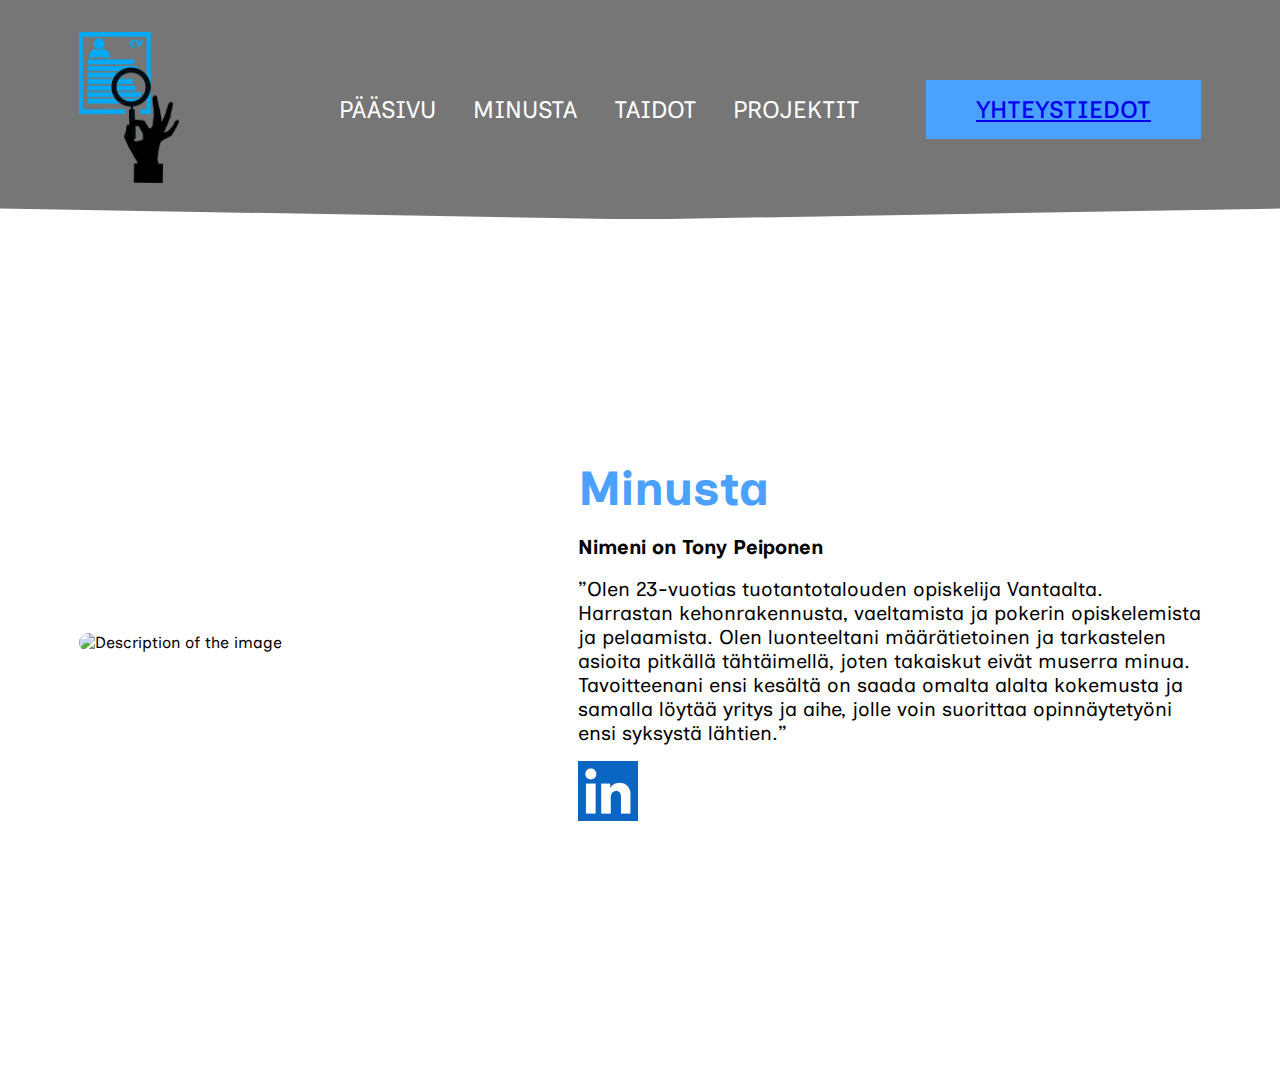
==== Minusta.html @ 184d6962 "Update Minusta.html" ====
<!DOCTYPE html>
<html lang="fi">

<head>
    <meta charset="UTF-8">
    <meta http-equiv="X-UA-Compatible" content="IE=edge">
    <meta name="viewport" content="width=device-width, initial-scale=1.0">
    <meta name="description" content="Tässä on portfolioni, joka kertoo tarkemmin osaamisestani.">

    <link rel="preconnect" href="https://fonts.googleapis.com">
    <link rel="preconnect" href="https://fonts.gstatic.com" crossorigin>
    <link href="https://fonts.googleapis.com/css2?family=Inclusive+Sans&display=swap" rel="stylesheet">
    <link rel="stylesheet" href="./css/style.css">

    <title>Minusta</title>
</head>

<body>
    <div class="site-main-wrapper">
        <div class="hamberger">
            <button class="hamberger-button" aria-label="Open Menu">
                <img src="./css/images/hamberger.png">
            </button>
        </div>
        <nav class="mobile-nav">
            <button class="times" aria-label="Close Menu">
                <img src="./css/images/times.svg" alt="Close Menu">
            </button>
            <ul>
                <li><a href="index.html" class="click">Pääsivu</a></li>
                <li><a href="Minusta.html" class="click-1">Minusta</a></li>
                <li><a href="taidot.html" class="click-2">Taidot</a></li>
                <li><a href="projektit.html" class="click-3">Projektit</a></li>
                <li><a href="yhteystiedot.html" class="click-4">Yhteystiedot</a></li>
            </ul>
        </div>
<body> 
    <header id="Pääsivu">
    <div class= "container">
    <nav id="main-nav" class="flex items-center space-between">
        <div class="left flex items-centre items-center ">
            <div class="branding">
                <img src="./css/images/cv.webp" alt="" class="cv-image">
            </div>
            <div>
                <a href="index.html">Pääsivu</a>
                <a href="Minusta.html">Minusta</a>
                <a href="taidot.html">Taidot</a>
                <a href="projektit.html">Projektit</a>                                     
            </div>
        </div>
        <div class="right">
            <a href="yhteystiedot.html" class="btn btn-primary">Yhteystiedot</a>
        </div>
    </nav>
</header> 
    <section class="Minusta" id="Minusta">
        <div class="container">
            <div class="left">
                <picture>
                    <source srcset="./css/images/vapaa-ajan kuva.webp" type="image/webp">
                    <img src="./css/images/vapaa-ajan kuva.png" alt="Description of the image">
                </picture>
        </div>
            <div class="right">
                <h2><span>Minusta</span></h2>
                <h3>Nimeni on Tony Peiponen</h3>
                <p>”Olen 23-vuotias tuotantotalouden opiskelija Vantaalta. Harrastan kehonrakennusta, vaeltamista ja pokerin opiskelemista ja pelaamista. Olen luonteeltani määrätietoinen ja tarkastelen asioita pitkällä tähtäimellä, joten takaiskut eivät muserra minua. Tavoitteenani ensi kesältä on saada omalta alalta kokemusta ja samalla löytää yritys ja aihe, jolle voin suorittaa opinnäytetyöni ensi syksystä lähtien.”
                    </p>
                    <div class="social flex">
                        <a href="https://www.linkedin.com/in/tony-peiponen/" target="_blank" rel="noopener noreferrer">
                            <img src="./css/images/linkedin.PNG" alt="LinkedIn">
                        </a>
                
                    </div>
            </div>
         </section>
    </div>
    <script src="./app.js"></script>
</body>
</html>
---- css/style.css ----
@import 'utilities.css';

:root {
    --primary : #4AA1FF;
    --pure : #FFFFFF;
    --dark : #767676; 
}

html {
    scroll-behavior: smooth;
}

html, 
body {
    overflow-x: hidden;
}

body {
    font-family: 'Inclusive Sans';
}
* {
    margin: 0;
    padding: 0;
    box-sizing: border-box;
}
header {
    background: var(--dark);
    clip-path: polygon(0% 0%, 100% 0%, 100% 95%, 50% 100%, 0% 95%);
}

.container {
    max-width: 1152px;
    padding: 0 15px;
    margin: 0 auto;
}

header nav .left a {
    font-size: 1.5rem;
    color: var(--pure);
    margin-right: 2rem;
    text-transform: uppercase;
    text-decoration: none;
    transition: all 0.3s ease;
}

.btn {
    font-size: 1.5rem;
}

.cv-image {
    width: 100px;  
    height: auto;
}

header nav .left a:hover {
    color: var(--primary);
}
header nav {
    padding: 2rem 0;
}

header nav .branding {
    margin-right: 10rem;
}

.hero .left img {
    margin-right: 10px;
    width: 400px;
    border-radius: 400px;
    margin-top: 3rem;
    margin-bottom: 7rem;
}

.hero .right {
    margin-left: 10px;
    color: var(--pure);
    margin-top: 3rem;
}

.hero .right h6 {
    font-size: 2.5rem;
    margin-bottom: -2rem;
}
.hero .right h6 span {
    color: var(--primary);
}

.hero .right h1 {
    font-size: 2rem;
    font-weight: 100;
    line-height: 1.2;
    margin-top: 2rem;
    margin-bottom: 4rem;
}

.hero .right h1 em {
    font-style: italic;
}

.hero-title {
    
    margin-bottom: 0; 
}

.text-container {
    margin-top: -10px; 
}

.Minusta {
    padding: 15rem 0;
}

.Minusta .container {
    display: flex;
    align-items: center;
    justify-content: space-between;
}

.Minusta .social a img {
    height: 60px;
    margin-top: 1rem;
    margin-right: 2px;  
}

.Minusta .left {
    display: flex;
    align-items: center;
    justify-content: center;
}

.Minusta .left img  {
    width: 420px;  
    max-height: 550px;  
    border-radius: 1000px;
    margin-right: 50px; 
}

.Minusta .right {
    flex-basis: 60%;
    padding-left: 50px; 
}

.Minusta .right h1 {
    font-size: 50px;
}

.Minusta .right h2 span {
    font-size: 3rem;
    color: var(--primary);
}

.Minusta .right h3  {
    font-size: 20px;
    line-height: 3;
}

.Minusta .right p {
    font-size: 20px;
}   

.taidot {
    background: var(--dark);
    clip-path: polygon(0% 0%, 100% 0%, 100% 95%, 50% 100%, 0% 95%);
}  
  .taidot .container  {
    padding-top: 100px;
    padding-bottom: 100px;
} 

.taidot .section-heading {
    color: var(--pure);
    font-size: 3rem;
    text-align: center;
    margin-bottom: 9rem;
} 

.taidot .section-heading span {
    color: var(--primary);
}   

.section-heading + p {
    color: var(--pure);
    text-align: center;
    margin-bottom: 8rem;
}  

.taidot .card-wrapper {
    display: grid;
    grid-template-columns: repeat(3, 1fr);
    grid-column-gap: 2rem;
    grid-row-gap: 6rem;
}

.taidot .card-wrapper .card {
    background: var(--pure);
    padding: 3rem 2rem;
    position: relative;
    text-align: center;
    transition: all 0.3s ease;
}

.taidot .card-wrapper .card h2 {
    margin-bottom: 1rem;
}    

.card-wrapper img {
    height: 100px;
    position: absolute;
    top: -3.5rem;
    left: 50%;
    transform: translateX(-50%);
}  

.taidot .card-wrapper .card:hover {
    background: var(--primary);
}

.projektit-title {
    font-size: 50px; 
    text-align: center; 
    margin-bottom: 3rem;
    color: var(--primary); 
}

.projektit {
    background: var(--pure);
    display: flex;          
    flex-direction: column;  
    justify-content: center; 
    align-items: center;     
    height: 100vh; 
}  

.projektit .card-wrapper {
    display: flex;
    align-items: flex-start;
    flex-wrap: wrap;
}

.card-wrapper img {
    height: 100px;
    text-align: center;
    width: auto;
    margin-right: 20px;  
}

.projektit .card-wrapper {
    display: flex;
    flex-direction: column; 
    align-items: flex-start;
}

.projektit .card-wrapper .cards .card {
    background: var(--pure); 
    padding: 2rem;
    margin-bottom: 20px; 
    transition: all 0.3s ease;
    border: 2px solid var(--primary);
}

.projektit .card-wrapper .cards .card .text-container {
    margin-top: auto;            
    margin-bottom: auto;         
}

.projektit .section-heading span {
    color: var(--primary);
}

.projektit .card-wrapper .cards .card h2 {
    margin-top: 0;
    margin-bottom: 1rem;
}

.projektit .card-wrapper .cards .card:hover {
    background: var(--primary); 
}

.projektit h1 {
    font-size: 3rem;
    text-align: center;
    margin-bottom: 3rem;
}

.yhteystiedot {
background: var(--dark);
}

.yhteystiedot .container {
    color: var(--pure);
    padding-top: 100px;
    padding-bottom: 100px;
    margin-top: 10px;
}

.yhteystiedot .section-heading {
    color: var(--pure);
    text-align: center;
    padding-bottom: 2rem;
}

.yhteystiedot .section-heading span {
    color: var(--primary);
}

.yhteystiedot .card-wrapper {
    display: grid;
    grid-template-columns: repeat(2, 1fr);
}

.yhteystiedot .card {
    position: relative;
}

.yhteystiedot .card {
    display: flex;
    flex-direction: column;
    align-items: center;           
}

.yhteystiedot .card-wrapper .card img {
    width: 50px;
    height: auto;
    display: block;
    margin: 0; 
}

.yhteystiedot .card-wrapper .card {
    text-align: center;
}

.image-container img {
    display: block;  
    margin: 0 auto;  
    padding-bottom: 10px;  
    width: 150px; 
    height: 150px; 
    object-fit: cover;
}

footer {
    background: var(--pure);
    text-align: center;
}   

footer img {
    margin-top: 2rem;
    margin-bottom: 1rem;
}   

footer .footer-text {
    padding-bottom: 2rem; 
}  

.site-main-wrapper {
    position: relative;
}

.site-main-wrapper .hamberger {
    position: absolute;
    top: 40px;
    right: 40px;
    z-index: 1001;  
    display: none;
}   

.site-main-wrapper .hamberger button {
    background: none;
    border: none;
    outline: none;
    cursor: pointer;
}

.site-main-wrapper .hamberger button img {
    width: 30px;
}

.mobile-nav {
    position: fixed;
    top: 0;
    left: 0;
    z-index: 1001;
    background: var(--pure);
    width: 100%;
    height: 100%;
    padding: 2rem;
    padding-top: 5rem;
    text-align: center;
    transform: translateX(-100%);
    transition: transform 0.3s ease;
}

.mobile-nav.open {
    transform: translateX(0);
}

.open {
    transform: translateX(0);
}

.times  {
    position: fixed; 
    top: 30px;
    right: 100px;
    background: none;
    outline: none;
    border: none;
    cursor: pointer;
}

.times img {
width: 1.5rem;
}

.mobile-nav ul {
    list-style-type: none;
}

.mobile-nav ul li a {
    color: var(--dark);
    text-decoration: none;
    font-size: 2rem;
}

.mobile-nav ul li a {
    margin-bottom: 2rem;
}
.mobile-nav {
    display: none; 
} 

.mobile-nav.open {
    display: block; 
}


@media (max-width:576px) {
    header #main-nav  {
        display: none;
    } 

    .site-main-wrapper .hamberger  {
        display: block;
    } 

    .hero .left img {
        width: 260px;
    }

    .hero .right h1 {
        font-size: 1.5rem;
    }

    .hero {
       padding-top: 10rem;
       padding-left: 5rem; 
    }

    .minusta .left img {
        height: 400px;
        padding-left: 2rem; 
    }

    .taidot .card-wrapper {
        grid-template-columns: repeat(1, 1fr);
        grid-gap: 2rem;
    }

    .projektit .card-wrapper {
        grid-template-columns: repeat(1, 1fr);
        grid-gap: 2rem;
    }
} 

body {
    font-family: 'Inclusive Sans';
}
* {
    margin: 0;
    padding: 0;
    box-sizing: border-box;

}.site-main-wrapper .hamberger {
    display: none; 
    z-index: 1001;
    visibility: visible;
    position: absolute;
    top: 10px; 
    right: 10px; 
}

@media (max-width: 1024px) {
    .site-main-wrapper .hamberger {
        display: block;
    }

    header #main-nav {
        display: none;
    }
}

@media (max-width:576px) {
    .hero {
        flex-direction:column;
        padding: 1rem;
    }

    .hero .right h1 {
        font-size: 1.4rem; 
    }

    .hero .right h1 em {
        display: block; 
        margin: 1rem 0;
    }

    .hero .left {
        margin-top: 1rem; 
        padding-right: 1rem;
        text-align: center;
    }

    .hero .right {
        padding-top: 1rem;
        text-align: center;
        padding-right: 1rem;
    }

    header {
        clip-path: polygon(0% 0%, 100% 0%, 100% 92%, 50% 100%, 0% 92%);
    }

    .container {
        flex-direction: column;
    }

    .minusta .right {
        text-align: center;
    }

    .minusta .right .social {
        justify-content: center;
    }

    .taidot {
        clip-path: polygon(0% 0%, 100% 0%, 100% 92%, 50% 100%, 0% 92%);
    }

    .taidot .card-wrapper {
        grid-template-columns: repeat(1, 1fr);
}
    .times {
        right: 30px;
    }
}

@media (max-width: 576px) {
    .text-container {
        font-size: 14px;  
    }
}

@media (max-width: 576px) {
    .container {
        padding: 10px;  
        width: auto;    
    }
}

@media (max-width: 576px) {
    .hero .left img {
        margin-right: 10px;  
    }

    .hero .right {
        margin-left: 10px;  
    }
}

body {
    font-family: 'Inclusive Sans', sans-serif; 
}

.taidot {
    border-top: 10px solid var(--pure); 
}
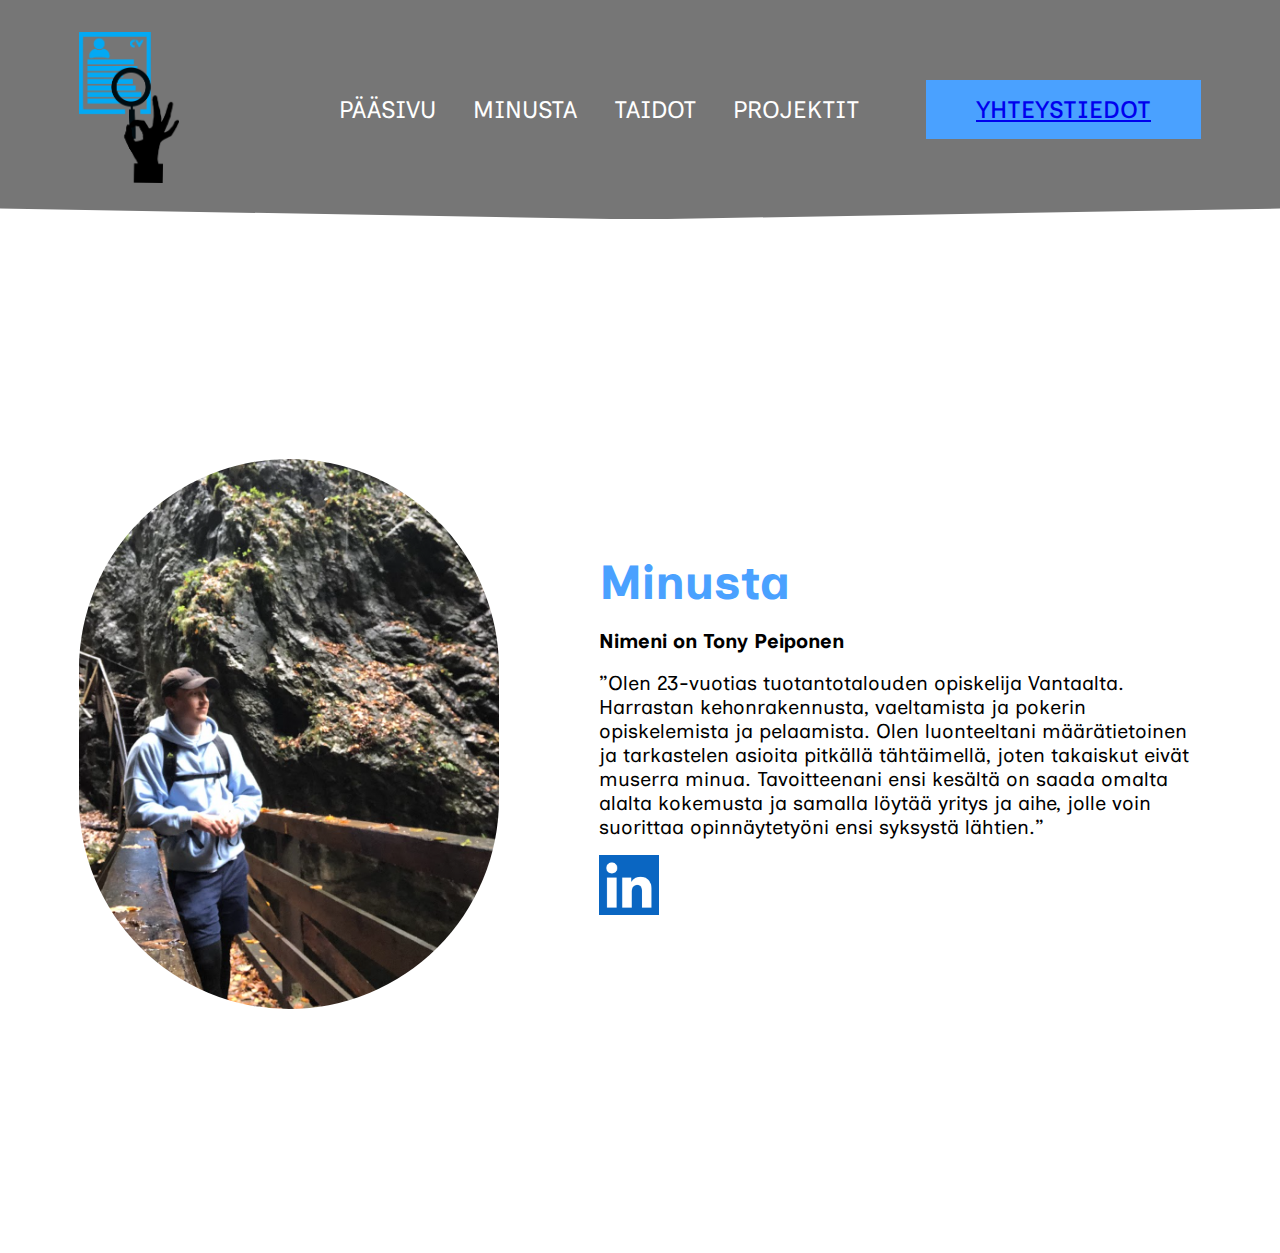
==== commit 7e0ff590: "Update Minusta.html" ====
--- a/Minusta.html
+++ b/Minusta.html
@@ -59,7 +59,7 @@
             <div class="left">
                 <picture>
                     <source srcset="./css/images/vapaa-ajan kuva.webp" type="image/webp">
-                    <img src="./css/images/vapaa-ajan kuva.png" alt="Description of the image">
+                    <img src="./css/images/vapaa-ajan kuva2.PNG" alt="Description of the image">
                 </picture>
         </div>
             <div class="right">
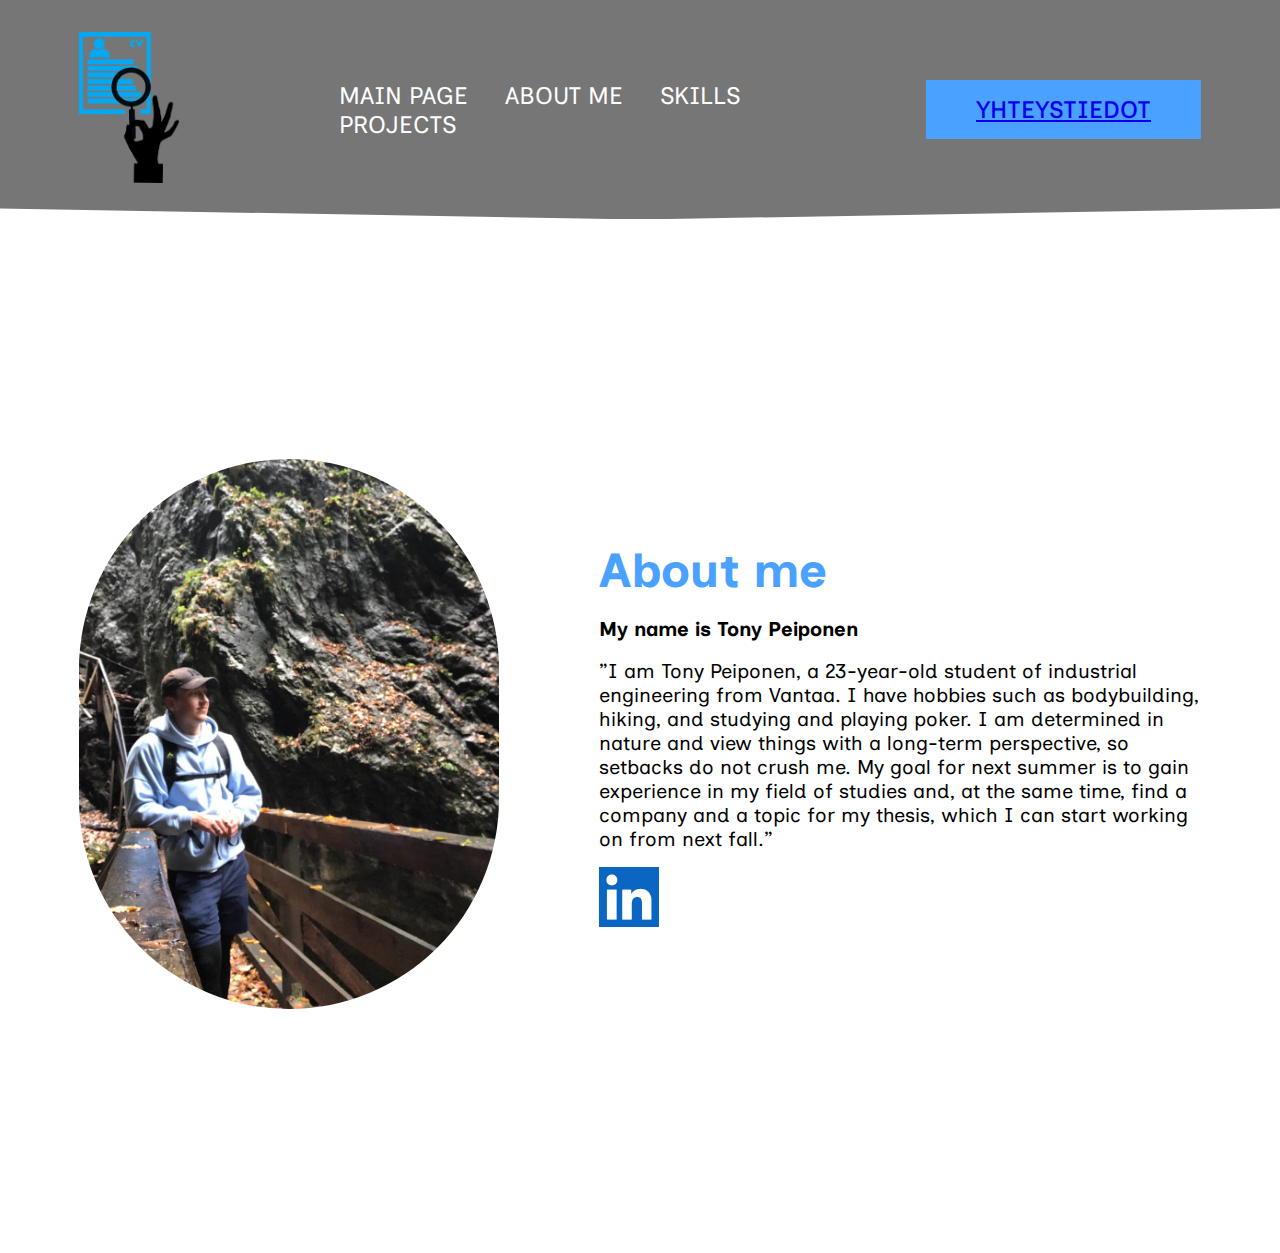
==== commit 89cc6752: "Update Minusta.html" ====
--- a/Minusta.html
+++ b/Minusta.html
@@ -35,7 +35,7 @@
             </ul>
         </div>
 <body> 
-    <header id="Pääsivu">
+    <header id="Main page">
     <div class= "container">
     <nav id="main-nav" class="flex items-center space-between">
         <div class="left flex items-centre items-center ">
@@ -43,10 +43,10 @@
                 <img src="./css/images/cv.webp" alt="" class="cv-image">
             </div>
             <div>
-                <a href="index.html">Pääsivu</a>
-                <a href="Minusta.html">Minusta</a>
-                <a href="taidot.html">Taidot</a>
-                <a href="projektit.html">Projektit</a>                                     
+                <a href="index.html">Main page</a>
+                <a href="Minusta.html">About me</a>
+                <a href="taidot.html">Skills </a>
+                <a href="projektit.html">Projects</a>                                     
             </div>
         </div>
         <div class="right">
@@ -54,7 +54,7 @@
         </div>
     </nav>
 </header> 
-    <section class="Minusta" id="Minusta">
+    <section class="Minusta" id="About me">
         <div class="container">
             <div class="left">
                 <picture>
@@ -63,9 +63,9 @@
                 </picture>
         </div>
             <div class="right">
-                <h2><span>Minusta</span></h2>
-                <h3>Nimeni on Tony Peiponen</h3>
-                <p>”Olen 23-vuotias tuotantotalouden opiskelija Vantaalta. Harrastan kehonrakennusta, vaeltamista ja pokerin opiskelemista ja pelaamista. Olen luonteeltani määrätietoinen ja tarkastelen asioita pitkällä tähtäimellä, joten takaiskut eivät muserra minua. Tavoitteenani ensi kesältä on saada omalta alalta kokemusta ja samalla löytää yritys ja aihe, jolle voin suorittaa opinnäytetyöni ensi syksystä lähtien.”
+                <h2><span>About me</span></h2>
+                <h3>My name is Tony Peiponen</h3>
+                <p>”I am Tony Peiponen, a 23-year-old student of industrial engineering from Vantaa. I have hobbies such as bodybuilding, hiking, and studying and playing poker. I am determined in nature and view things with a long-term perspective, so setbacks do not crush me. My goal for next summer is to gain experience in my field of studies and, at the same time, find a company and a topic for my thesis, which I can start working on from next fall.”
                     </p>
                     <div class="social flex">
                         <a href="https://www.linkedin.com/in/tony-peiponen/" target="_blank" rel="noopener noreferrer">
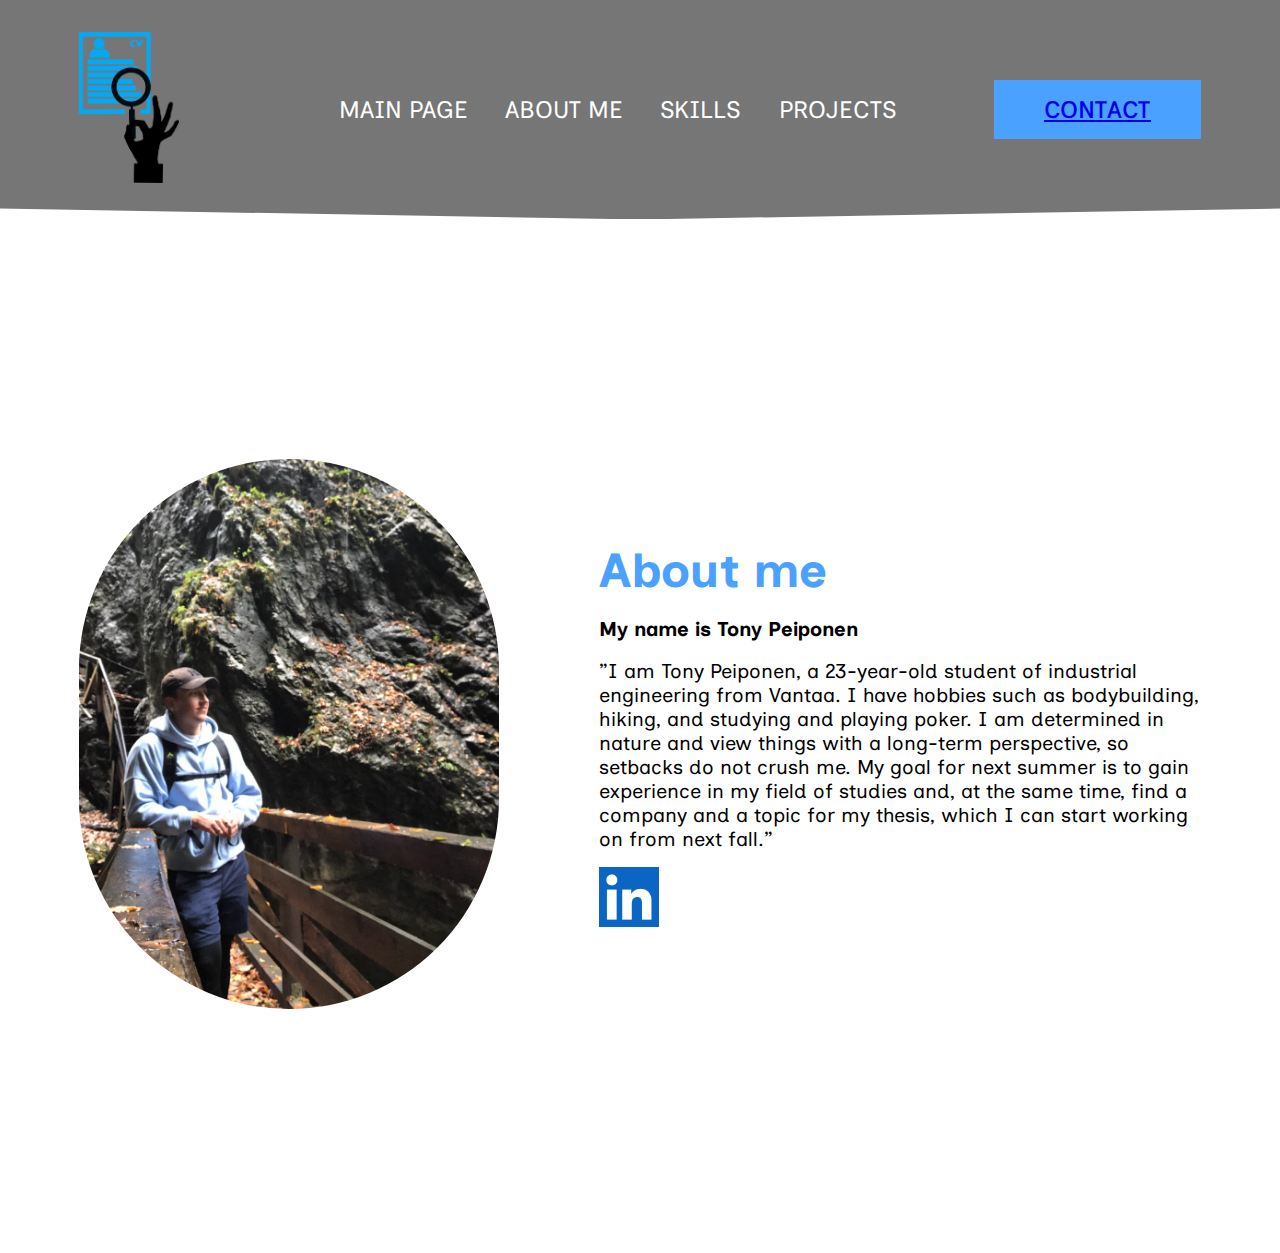
==== commit 79f01686: "Update Minusta.html" ====
--- a/Minusta.html
+++ b/Minusta.html
@@ -27,11 +27,11 @@
                 <img src="./css/images/times.svg" alt="Close Menu">
             </button>
             <ul>
-                <li><a href="index.html" class="click">Pääsivu</a></li>
-                <li><a href="Minusta.html" class="click-1">Minusta</a></li>
-                <li><a href="taidot.html" class="click-2">Taidot</a></li>
-                <li><a href="projektit.html" class="click-3">Projektit</a></li>
-                <li><a href="yhteystiedot.html" class="click-4">Yhteystiedot</a></li>
+                <li><a href="index.html" class="click">Main page</a></li>
+                <li><a href="Minusta.html" class="click-1">About me</a></li>
+                <li><a href="taidot.html" class="click-2">Skills</a></li>
+                <li><a href="projektit.html" class="click-3">Projects</a></li>
+                <li><a href="yhteystiedot.html" class="click-4">Contact</a></li>
             </ul>
         </div>
 <body> 
@@ -50,7 +50,7 @@
             </div>
         </div>
         <div class="right">
-            <a href="yhteystiedot.html" class="btn btn-primary">Yhteystiedot</a>
+            <a href="yhteystiedot.html" class="btn btn-primary">Contact</a>
         </div>
     </nav>
 </header> 
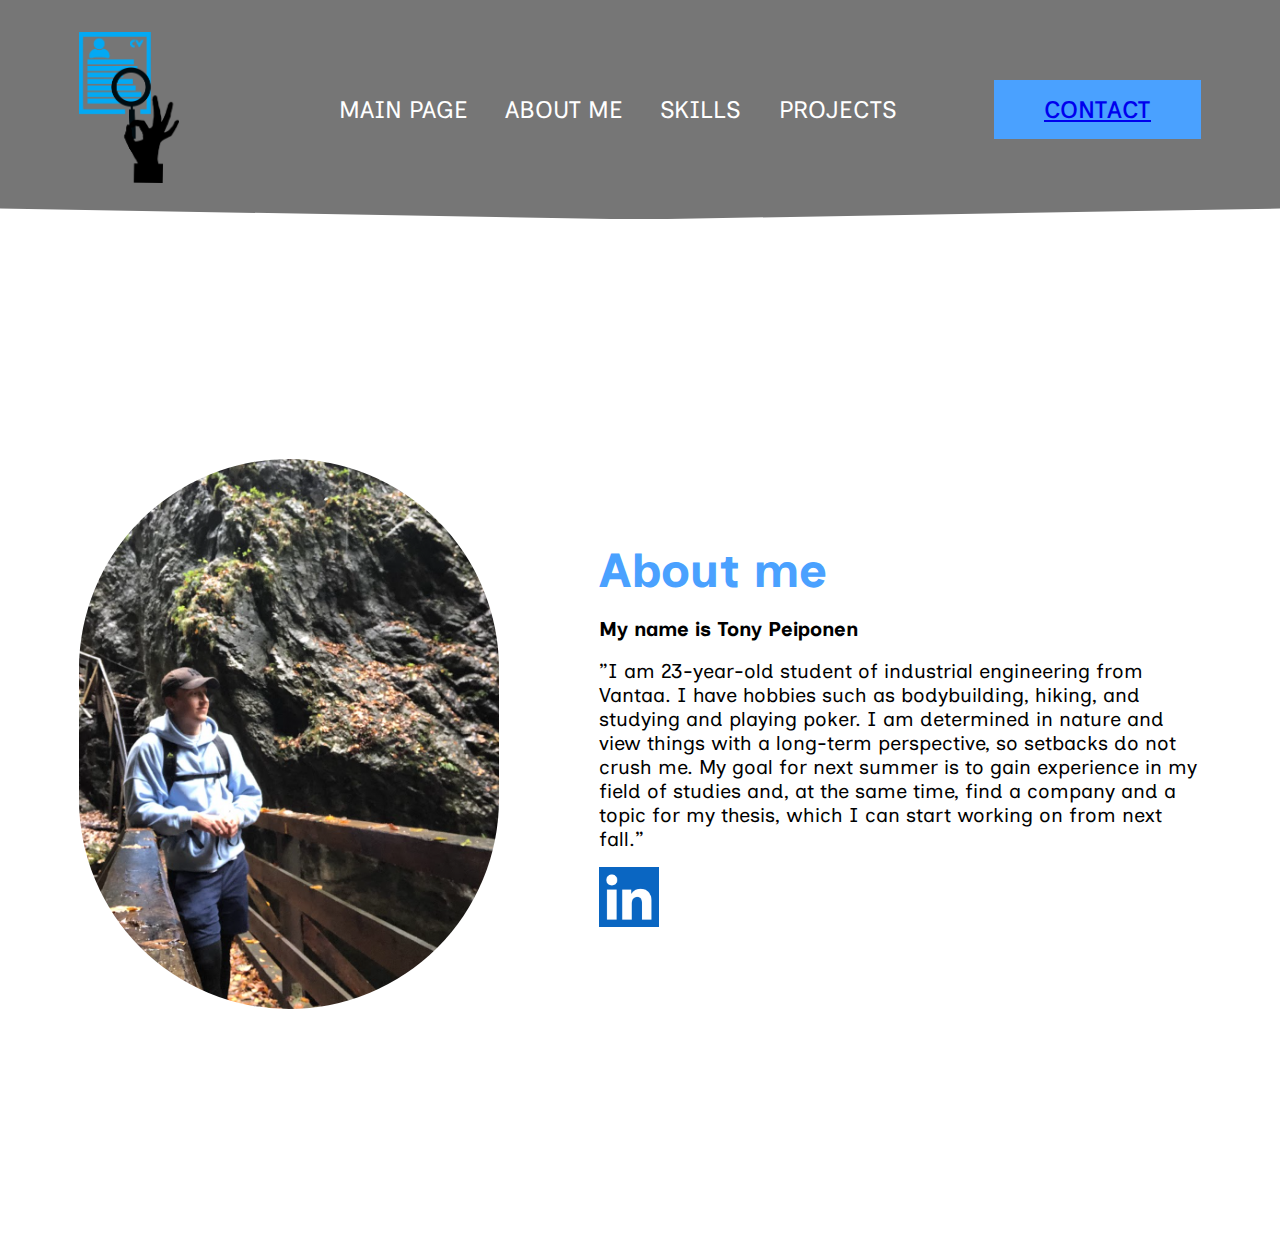
==== commit 4cc2a33e: "Update Minusta.html" ====
--- a/Minusta.html
+++ b/Minusta.html
@@ -65,7 +65,7 @@
             <div class="right">
                 <h2><span>About me</span></h2>
                 <h3>My name is Tony Peiponen</h3>
-                <p>”I am Tony Peiponen, a 23-year-old student of industrial engineering from Vantaa. I have hobbies such as bodybuilding, hiking, and studying and playing poker. I am determined in nature and view things with a long-term perspective, so setbacks do not crush me. My goal for next summer is to gain experience in my field of studies and, at the same time, find a company and a topic for my thesis, which I can start working on from next fall.”
+                <p>”I am 23-year-old student of industrial engineering from Vantaa. I have hobbies such as bodybuilding, hiking, and studying and playing poker. I am determined in nature and view things with a long-term perspective, so setbacks do not crush me. My goal for next summer is to gain experience in my field of studies and, at the same time, find a company and a topic for my thesis, which I can start working on from next fall.”
                     </p>
                     <div class="social flex">
                         <a href="https://www.linkedin.com/in/tony-peiponen/" target="_blank" rel="noopener noreferrer">
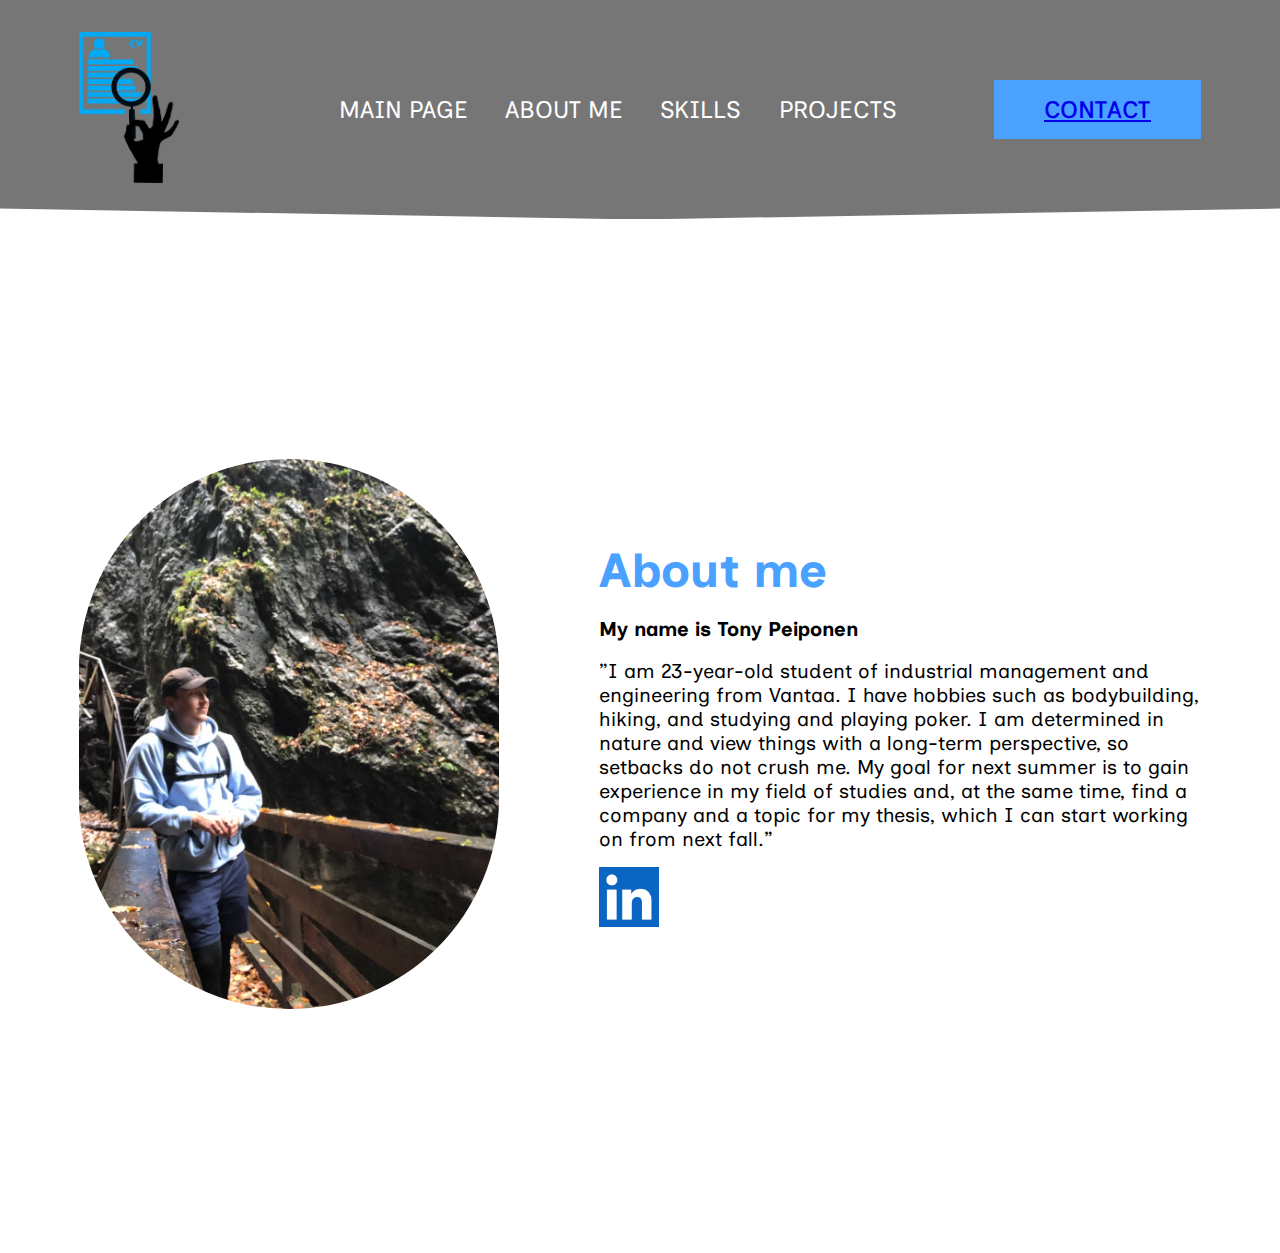
==== commit 022dbc5e: "Update Minusta.html" ====
--- a/Minusta.html
+++ b/Minusta.html
@@ -65,7 +65,7 @@
             <div class="right">
                 <h2><span>About me</span></h2>
                 <h3>My name is Tony Peiponen</h3>
-                <p>”I am 23-year-old student of industrial engineering from Vantaa. I have hobbies such as bodybuilding, hiking, and studying and playing poker. I am determined in nature and view things with a long-term perspective, so setbacks do not crush me. My goal for next summer is to gain experience in my field of studies and, at the same time, find a company and a topic for my thesis, which I can start working on from next fall.”
+                <p>”I am 23-year-old student of industrial management and engineering from Vantaa. I have hobbies such as bodybuilding, hiking, and studying and playing poker. I am determined in nature and view things with a long-term perspective, so setbacks do not crush me. My goal for next summer is to gain experience in my field of studies and, at the same time, find a company and a topic for my thesis, which I can start working on from next fall.”
                     </p>
                     <div class="social flex">
                         <a href="https://www.linkedin.com/in/tony-peiponen/" target="_blank" rel="noopener noreferrer">
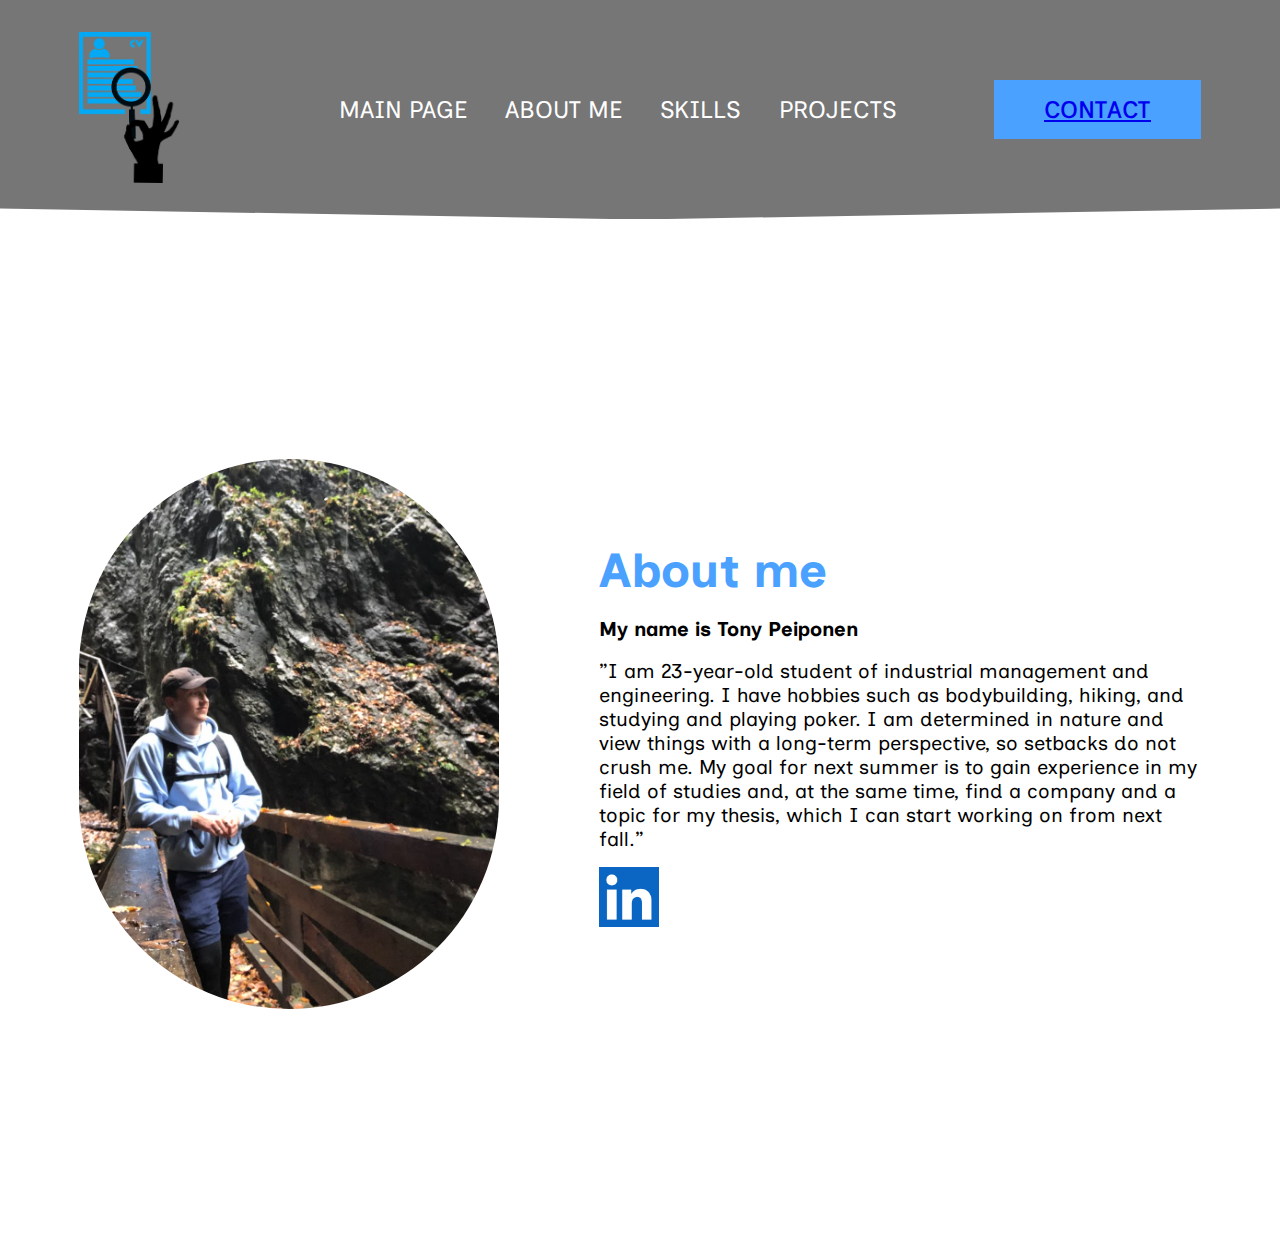
==== commit bfa87243: "Update Minusta.html" ====
--- a/Minusta.html
+++ b/Minusta.html
@@ -65,7 +65,7 @@
             <div class="right">
                 <h2><span>About me</span></h2>
                 <h3>My name is Tony Peiponen</h3>
-                <p>”I am 23-year-old student of industrial management and engineering from Vantaa. I have hobbies such as bodybuilding, hiking, and studying and playing poker. I am determined in nature and view things with a long-term perspective, so setbacks do not crush me. My goal for next summer is to gain experience in my field of studies and, at the same time, find a company and a topic for my thesis, which I can start working on from next fall.”
+                <p>”I am 23-year-old student of industrial management and engineering. I have hobbies such as bodybuilding, hiking, and studying and playing poker. I am determined in nature and view things with a long-term perspective, so setbacks do not crush me. My goal for next summer is to gain experience in my field of studies and, at the same time, find a company and a topic for my thesis, which I can start working on from next fall.”
                     </p>
                     <div class="social flex">
                         <a href="https://www.linkedin.com/in/tony-peiponen/" target="_blank" rel="noopener noreferrer">
